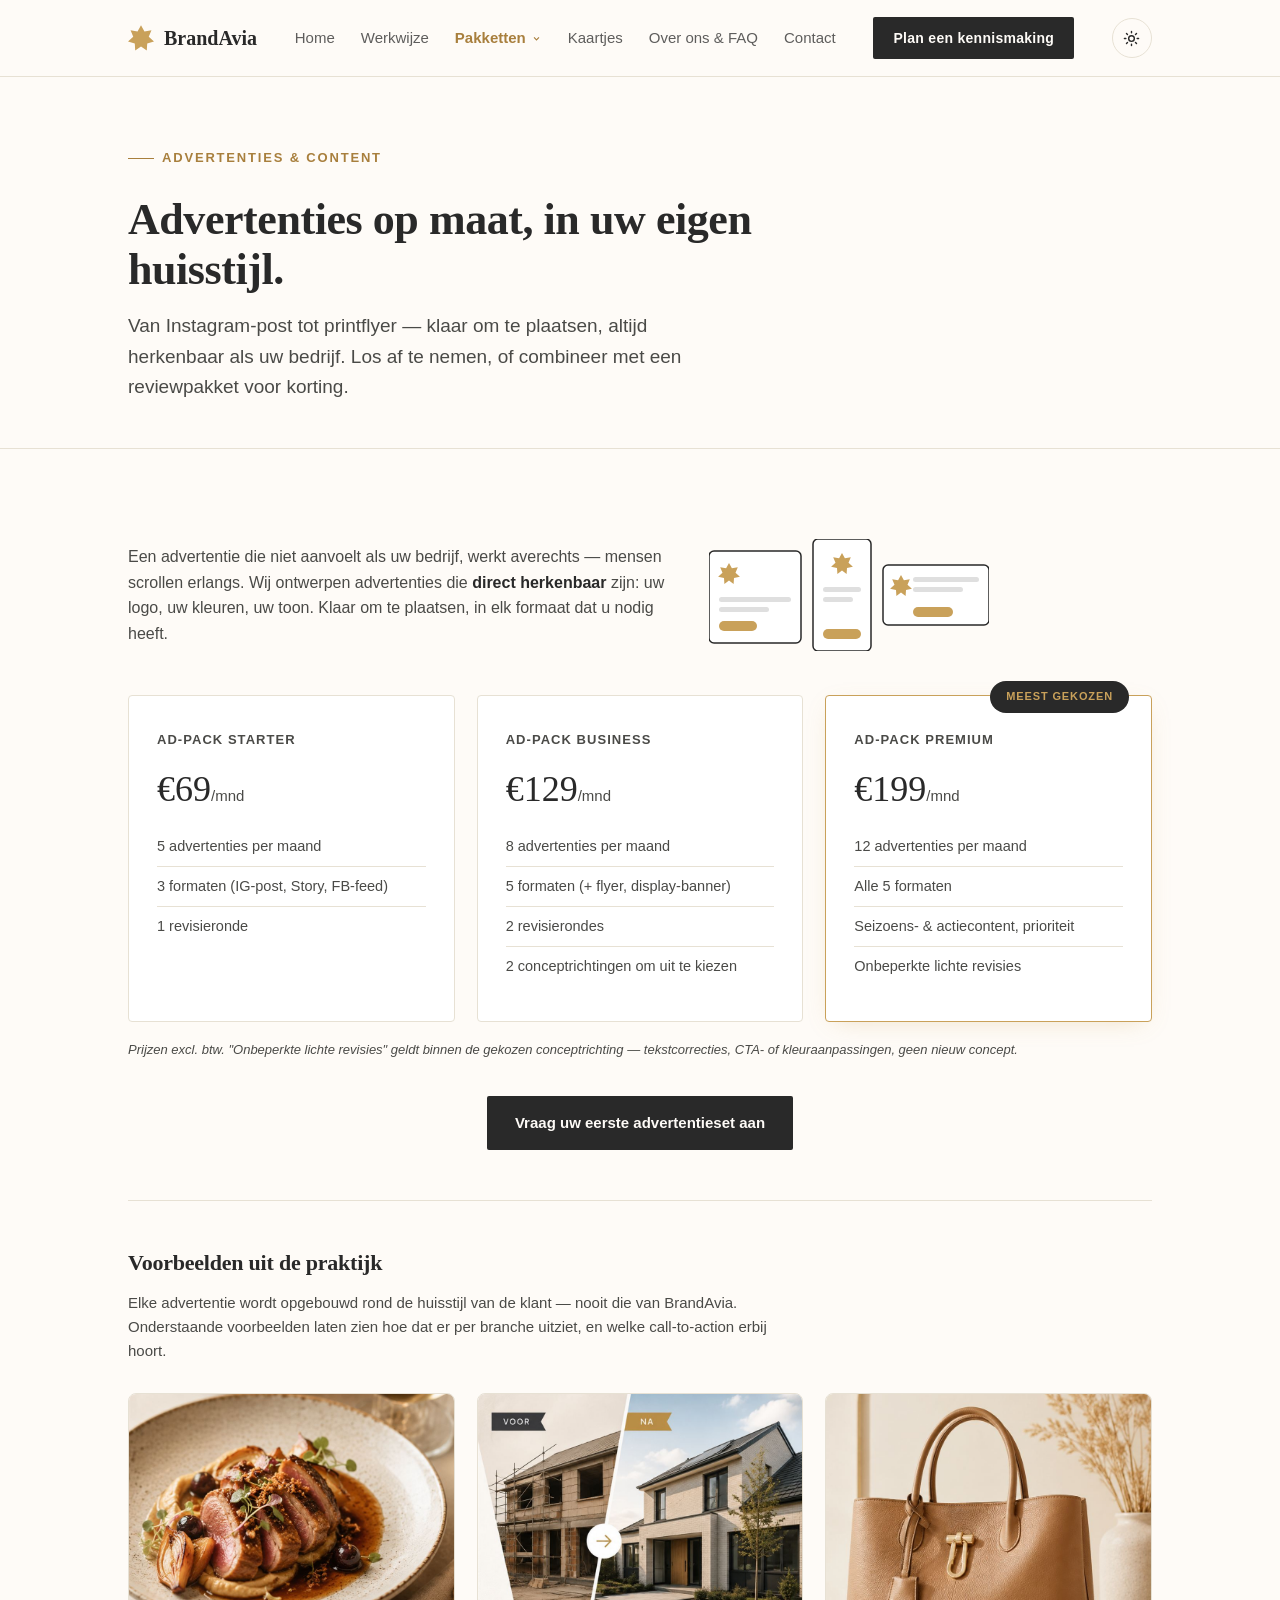
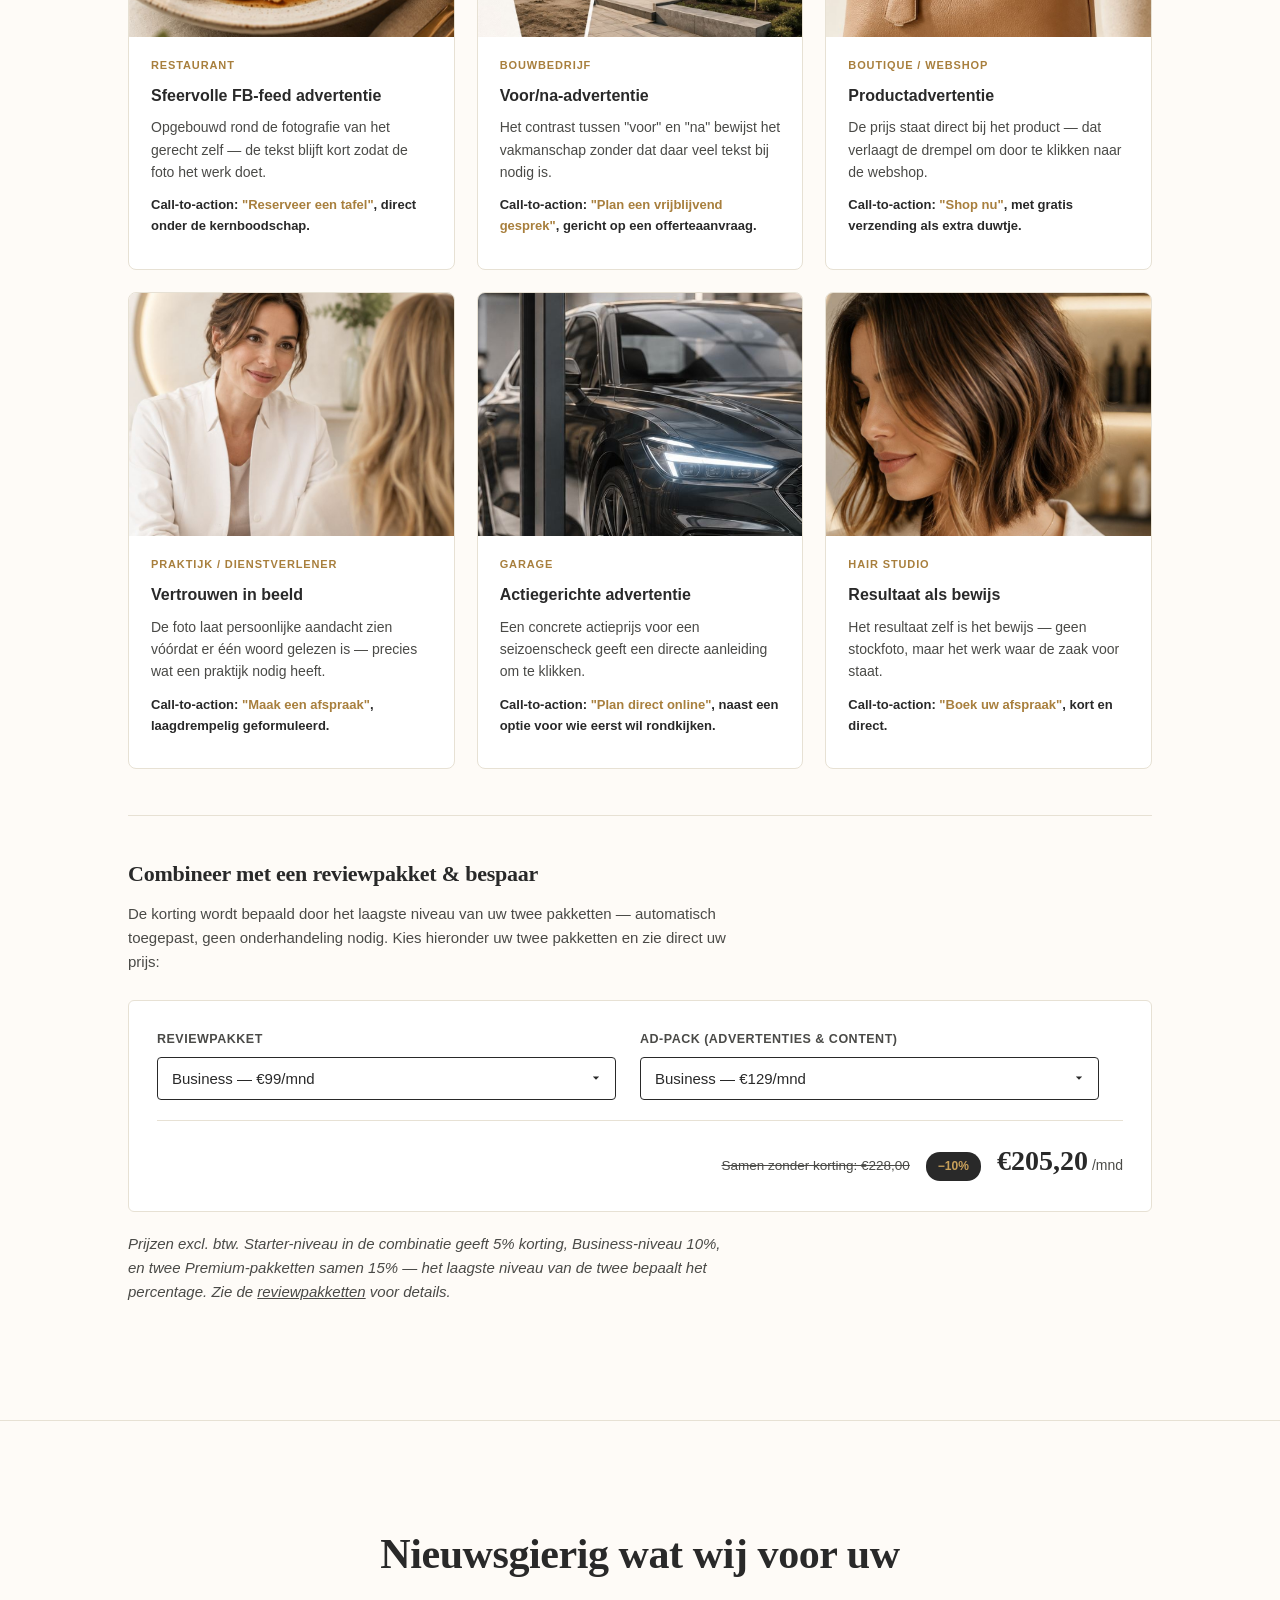
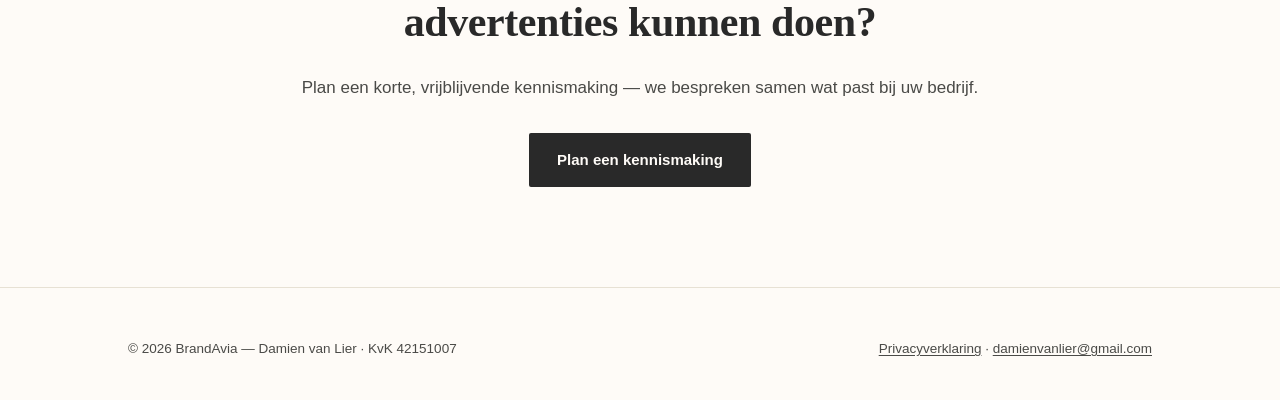
==== advertenties.html @ 5c1de522 "Initial deploy: BrandAvia website (websitepakketten, advertenties, reviews) Statische HTML/CSS-site " ====
<!DOCTYPE html>
<html lang="nl">
<head>
<meta charset="UTF-8">
<script>(function(){try{var t=localStorage.getItem('brandavia-theme');if(t)document.documentElement.setAttribute('data-theme',t);}catch(e){}})();</script>
<meta name="viewport" content="width=device-width, initial-scale=1.0">
<meta name="theme-color" content="#292929">
<title>Advertenties &amp; content — BrandAvia</title>
<meta name="description" content="Advertenties en social-content op maat, in uw eigen huisstijl. Combineer met een reviewpakket en bespaar automatisch.">
<meta name="robots" content="index, follow">
<link rel="canonical" href="https://damienvanlier-bit.github.io/Brandavia/advertenties.html">
<meta property="og:type" content="website">
<meta property="og:site_name" content="BrandAvia">
<meta property="og:title" content="Advertenties & content — BrandAvia">
<meta property="og:description" content="Ad-Pack Starter, Business en Premium — advertenties in uw eigen huisstijl.">
<meta property="og:url" content="https://damienvanlier-bit.github.io/Brandavia/advertenties.html">
<meta property="og:locale" content="nl_NL">
<link rel="icon" href="data:image/svg+xml,%3Csvg xmlns='http://www.w3.org/2000/svg' viewBox='0 0 54 53'%3E%3Crect width='54' height='53' rx='10' fill='%23292929'/%3E%3Cpath d='M27,7L32.9,17.8L45.2,15.8L40.6,26.9L50,35.4L38.5,39L37.7,51.3L27,44.2L16.3,51.3L15.5,39L4,35.4L13.4,26.9L8.8,15.8L21.1,17.8Z' fill='%23C9A15A'/%3E%3C/svg%3E">
<link rel="stylesheet" href="style.css">
</head>
<body>

<a class="skip-link" href="#main-content">Ga naar inhoud</a>

<nav>
  <div class="wrap">
    <a class="logo" href="index.html">
      <svg viewBox="0 0 54 53" fill="#C9A15A" aria-hidden="true"><path d="M27,0L34.2,12.8L48.7,10.4L43.1,24L54,33.9L39.9,38L39,52.6L27,44.2L15,52.6L14.1,38L0,33.9L10.9,24L5.3,10.4L19.8,12.8Z"/></svg>
      BrandAvia
    </a>
    <ul id="navLinks">
      <li><a href="index.html">Home</a></li>
      <li><a href="werkwijze.html">Werkwijze</a></li>
      <li class="nav-dropdown">
        <button class="nav-dropdown-toggle active" type="button" aria-expanded="false" aria-haspopup="true">
          Pakketten
          <svg class="chev" viewBox="0 0 20 20" fill="none" stroke="currentColor" stroke-width="2" aria-hidden="true"><path d="M5.5 8l4.5 4.5L14.5 8"/></svg>
        </button>
        <ul class="nav-submenu">
          <li><a href="pakketten.html">Website</a></li>
          <li><a href="advertenties.html" aria-current="page">Advertenties</a></li>
          <li><a href="reviews.html">Reviews</a></li>
        </ul>
      </li>
      <li><a href="kaartjes.html">Kaartjes</a></li>
      <li><a href="over-ons.html">Over ons &amp; FAQ</a></li>
      <li><a href="contact.html">Contact</a></li>
    </ul>
    <a class="nav-cta" href="contact.html">Plan een kennismaking</a>
    <div class="nav-icons">
      <button class="theme-toggle" id="themeToggle" type="button" aria-label="Donker thema in-/uitschakelen">
        <svg class="icon-sun" viewBox="0 0 24 24" fill="none" stroke="currentColor" stroke-width="2" stroke-linecap="round" aria-hidden="true"><circle cx="12" cy="12" r="4"/><path d="M12 2v2M12 20v2M4.93 4.93l1.41 1.41M17.66 17.66l1.41 1.41M2 12h2M20 12h2M4.93 19.07l1.41-1.41M17.66 6.34l1.41-1.41"/></svg>
        <svg class="icon-moon" viewBox="0 0 24 24" fill="currentColor" aria-hidden="true"><path d="M20.354 15.354A9 9 0 018.646 3.646 9.003 9.003 0 1020.354 15.354z"/></svg>
      </button>
      <button class="nav-toggle" id="navToggle" aria-expanded="false" aria-controls="navLinks" aria-label="Menu openen">
        <span></span>
      </button>
    </div>
  </div>
</nav>

<header class="page-header" id="main-content">
  <div class="wrap">
    <span class="eyebrow">Advertenties &amp; content</span>
    <h1>Advertenties op maat, in uw eigen huisstijl.</h1>
    <p class="lede">Van Instagram-post tot printflyer — klaar om te plaatsen, altijd herkenbaar als uw bedrijf. Los af te nemen, of combineer met een reviewpakket voor korting.</p>
  </div>
</header>

<section class="pricing">
  <div class="wrap">
    <div class="marketing-intro">
      <p>Een advertentie die niet aanvoelt als uw bedrijf, werkt averechts — mensen scrollen erlangs. Wij ontwerpen advertenties die <strong>direct herkenbaar</strong> zijn: uw logo, uw kleuren, uw toon. Klaar om te plaatsen, in elk formaat dat u nodig heeft.</p>
      <svg class="format-preview" width="280" height="112" viewBox="0 0 280 112" xmlns="http://www.w3.org/2000/svg" aria-hidden="true" focusable="false">
        <rect x="0" y="12" width="92" height="92" rx="5" fill="#fff" stroke="#292929" stroke-width="1.5"/>
        <path d="M20,24L22.9,29.3L28.8,28.3L26.5,33.7L30.9,37.7L25,39.1L24.6,45.1L20,41.6L15.4,45.1L15,39.1L9.1,37.7L13.5,33.7L11.2,28.3L17.1,29.3Z" fill="#C9A15A"/>
        <rect x="10" y="58" width="72" height="5" rx="2.5" fill="#292929" opacity=".15"/>
        <rect x="10" y="68" width="50" height="5" rx="2.5" fill="#292929" opacity=".15"/>
        <rect x="10" y="82" width="38" height="10" rx="5" fill="#C9A15A"/>
        <rect x="104" y="0" width="58" height="112" rx="5" fill="#fff" stroke="#292929" stroke-width="1.5"/>
        <path d="M133,14L135.9,19.3L141.8,18.3L139.5,23.7L143.9,27.7L138,29.1L137.6,35.1L133,31.6L128.4,35.1L128,29.1L122.1,27.7L126.5,23.7L124.2,18.3L130.1,19.3Z" fill="#C9A15A"/>
        <rect x="114" y="48" width="38" height="5" rx="2.5" fill="#292929" opacity=".15"/>
        <rect x="114" y="58" width="30" height="5" rx="2.5" fill="#292929" opacity=".15"/>
        <rect x="114" y="90" width="38" height="10" rx="5" fill="#C9A15A"/>
        <rect x="174" y="26" width="106" height="60" rx="5" fill="#fff" stroke="#292929" stroke-width="1.5"/>
        <path d="M192,36L194.9,41.3L200.8,40.3L198.5,45.7L202.9,49.7L197,51.1L196.6,57.1L192,53.6L187.4,57.1L187,51.1L181.1,49.7L185.5,45.7L183.2,40.3L189.1,41.3Z" fill="#C9A15A"/>
        <rect x="204" y="38" width="66" height="5" rx="2.5" fill="#292929" opacity=".15"/>
        <rect x="204" y="48" width="50" height="5" rx="2.5" fill="#292929" opacity=".15"/>
        <rect x="204" y="68" width="40" height="10" rx="5" fill="#C9A15A"/>
      </svg>
    </div>

    <div class="plans">
      <div class="plan">
        <div class="name">Ad-Pack Starter</div>
        <div class="price">€69<span>/mnd</span></div>
        <ul>
          <li>5 advertenties per maand</li>
          <li>3 formaten (IG-post, Story, FB-feed)</li>
          <li>1 revisieronde</li>
        </ul>
      </div>
      <div class="plan">
        <div class="name">Ad-Pack Business</div>
        <div class="price">€129<span>/mnd</span></div>
        <ul>
          <li>8 advertenties per maand</li>
          <li>5 formaten (+ flyer, display-banner)</li>
          <li>2 revisierondes</li>
          <li>2 conceptrichtingen om uit te kiezen</li>
        </ul>
      </div>
      <div class="plan featured">
        <span class="badge">Meest gekozen</span>
        <div class="name">Ad-Pack Premium</div>
        <div class="price">€199<span>/mnd</span></div>
        <ul>
          <li>12 advertenties per maand</li>
          <li>Alle 5 formaten</li>
          <li>Seizoens- &amp; actiecontent, prioriteit</li>
          <li>Onbeperkte lichte revisies</li>
        </ul>
      </div>
    </div>
    <p class="plan-note">Prijzen excl. btw. "Onbeperkte lichte revisies" geldt binnen de gekozen conceptrichting — tekstcorrecties, CTA- of kleuraanpassingen, geen nieuw concept.</p>

    <div style="text-align:center; margin-top:36px;">
      <a class="btn-primary" href="contact.html">Vraag uw eerste advertentieset aan</a>
    </div>

    <div class="portfolio-section">
      <h3>Voorbeelden uit de praktijk</h3>
      <p>Elke advertentie wordt opgebouwd rond de huisstijl van de klant — nooit die van BrandAvia. Onderstaande voorbeelden laten zien hoe dat er per branche uitziet, en welke call-to-action erbij hoort.</p>
      <div class="portfolio-grid">
        <div class="portfolio-card">
          <img src="img/voorbeeld-restaurant.jpg" alt="Bord met vleesgerecht, saus en groene garnering, fotografisch in beeld gebracht voor een restaurantadvertentie." loading="lazy">
          <div class="portfolio-card-body">
            <span class="sector-tag">Restaurant</span>
            <h4>Sfeervolle FB-feed advertentie</h4>
            <p>Opgebouwd rond de fotografie van het gerecht zelf — de tekst blijft kort zodat de foto het werk doet.</p>
            <p class="cta-line">Call-to-action: <span>"Reserveer een tafel"</span>, direct onder de kernboodschap.</p>
          </div>
        </div>
        <div class="portfolio-card">
          <img src="img/voorbeeld-bouwbedrijf.jpg" alt="Voor-en-na-foto van een woning: eerst in aanbouw met steigers, daarna afgewerkt met tuin en bestrating." loading="lazy">
          <div class="portfolio-card-body">
            <span class="sector-tag">Bouwbedrijf</span>
            <h4>Voor/na-advertentie</h4>
            <p>Het contrast tussen "voor" en "na" bewijst het vakmanschap zonder dat daar veel tekst bij nodig is.</p>
            <p class="cta-line">Call-to-action: <span>"Plan een vrijblijvend gesprek"</span>, gericht op een offerteaanvraag.</p>
          </div>
        </div>
        <div class="portfolio-card">
          <img src="img/voorbeeld-boutique.jpg" alt="Cognackleurige handtas op een stenen sokkel naast een vaas met droogbloemen." loading="lazy">
          <div class="portfolio-card-body">
            <span class="sector-tag">Boutique / webshop</span>
            <h4>Productadvertentie</h4>
            <p>De prijs staat direct bij het product — dat verlaagt de drempel om door te klikken naar de webshop.</p>
            <p class="cta-line">Call-to-action: <span>"Shop nu"</span>, met gratis verzending als extra duwtje.</p>
          </div>
        </div>
        <div class="portfolio-card">
          <img src="img/voorbeeld-praktijk.jpg" alt="Twee vrouwen in gesprek aan tafel, één in een wit jasje, in een rustige praktijkruimte." loading="lazy">
          <div class="portfolio-card-body">
            <span class="sector-tag">Praktijk / dienstverlener</span>
            <h4>Vertrouwen in beeld</h4>
            <p>De foto laat persoonlijke aandacht zien vóórdat er één woord gelezen is — precies wat een praktijk nodig heeft.</p>
            <p class="cta-line">Call-to-action: <span>"Maak een afspraak"</span>, laagdrempelig geformuleerd.</p>
          </div>
        </div>
        <div class="portfolio-card">
          <img src="img/voorbeeld-garage.jpg" alt="Close-up van een zwarte auto met LED-koplamp in een garagewerkplaats." loading="lazy">
          <div class="portfolio-card-body">
            <span class="sector-tag">Garage</span>
            <h4>Actiegerichte advertentie</h4>
            <p>Een concrete actieprijs voor een seizoenscheck geeft een directe aanleiding om te klikken.</p>
            <p class="cta-line">Call-to-action: <span>"Plan direct online"</span>, naast een optie voor wie eerst wil rondkijken.</p>
          </div>
        </div>
        <div class="portfolio-card">
          <img src="img/voorbeeld-hairstudio.jpg" alt="Vrouw met een gelaagde bruine bob-coupe met highlights, in een kapperszaak." loading="lazy">
          <div class="portfolio-card-body">
            <span class="sector-tag">Hair studio</span>
            <h4>Resultaat als bewijs</h4>
            <p>Het resultaat zelf is het bewijs — geen stockfoto, maar het werk waar de zaak voor staat.</p>
            <p class="cta-line">Call-to-action: <span>"Boek uw afspraak"</span>, kort en direct.</p>
          </div>
        </div>
      </div>
    </div>

    <div class="combo-section">
      <h3>Combineer met een reviewpakket &amp; bespaar</h3>
      <p>De korting wordt bepaald door het laagste niveau van uw twee pakketten — automatisch toegepast, geen onderhandeling nodig. Kies hieronder uw twee pakketten en zie direct uw prijs:</p>

      <div class="calc" role="group" aria-labelledby="calcLabel">
        <span id="calcLabel" class="visually-hidden">Combinatiecalculator reviewpakket en advertentiepakket</span>
        <div class="calc-row">
          <label for="calcReview">Reviewpakket</label>
          <select id="calcReview">
            <option value="49">Starter — €49/mnd</option>
            <option value="99" selected>Business — €99/mnd</option>
            <option value="179">Premium — €179/mnd</option>
          </select>
        </div>
        <div class="calc-row">
          <label for="calcAds">Ad-Pack (advertenties &amp; content)</label>
          <select id="calcAds">
            <option value="69">Starter — €69/mnd</option>
            <option value="129" selected>Business — €129/mnd</option>
            <option value="199">Premium — €199/mnd</option>
          </select>
        </div>
        <div class="calc-result">
          <div class="calc-was">Samen zonder korting: <span id="calcWas">€228,00</span></div>
          <div class="calc-pct" id="calcPct">−10%</div>
          <div class="calc-now"><span id="calcNow">€205,20</span><span>/mnd</span></div>
        </div>
      </div>
      <p class="combo-note">Prijzen excl. btw. Starter-niveau in de combinatie geeft 5% korting, Business-niveau 10%, en twee Premium-pakketten samen 15% — het laagste niveau van de twee bepaalt het percentage. Zie de <a href="reviews.html">reviewpakketten</a> voor details.</p>
    </div>
  </div>
</section>

<section class="cta" id="contact">
  <div class="wrap">
    <h2>Nieuwsgierig wat wij voor uw advertenties kunnen doen?</h2>
    <p>Plan een korte, vrijblijvende kennismaking — we bespreken samen wat past bij uw bedrijf.</p>
    <a class="btn-primary" href="contact.html">Plan een kennismaking</a>
  </div>
</section>

<footer>
  <div class="wrap">
    <span>© 2026 BrandAvia — Damien van Lier · KvK 42151007</span>
    <span><a href="privacy.html">Privacyverklaring</a> · <a href="mailto:damienvanlier@gmail.com">damienvanlier@gmail.com</a></span>
  </div>
</footer>

<script>
  (function(){
    var toggle = document.getElementById('navToggle');
    var links = document.getElementById('navLinks');
    if(!toggle || !links) return;
    toggle.addEventListener('click', function(){
      var open = toggle.getAttribute('aria-expanded') === 'true';
      toggle.setAttribute('aria-expanded', String(!open));
      links.classList.toggle('open', !open);
      toggle.setAttribute('aria-label', open ? 'Menu openen' : 'Menu sluiten');
    });
    links.querySelectorAll('a').forEach(function(a){
      a.addEventListener('click', function(){
        toggle.setAttribute('aria-expanded', 'false');
        links.classList.remove('open');
        toggle.setAttribute('aria-label', 'Menu openen');
      });
    });
  })();

  (function(){
    var dropdown = document.querySelector('.nav-dropdown');
    if(!dropdown) return;
    var toggle = dropdown.querySelector('.nav-dropdown-toggle');
    toggle.addEventListener('click', function(e){
      e.stopPropagation();
      var open = dropdown.classList.toggle('open');
      toggle.setAttribute('aria-expanded', String(open));
    });
    document.addEventListener('click', function(e){
      if(!dropdown.contains(e.target)){
        dropdown.classList.remove('open');
        toggle.setAttribute('aria-expanded', 'false');
      }
    });
  })();

  (function(){
    var btn = document.getElementById('themeToggle');
    if(!btn) return;
    var root = document.documentElement;
    function current(){
      var stored = root.getAttribute('data-theme');
      if(stored) return stored;
      return window.matchMedia('(prefers-color-scheme: dark)').matches ? 'dark' : 'light';
    }
    btn.addEventListener('click', function(){
      var next = current() === 'dark' ? 'light' : 'dark';
      root.setAttribute('data-theme', next);
      try{ localStorage.setItem('brandavia-theme', next); }catch(e){}
    });
  })();

  // Combo pricing calculator — laagste-tier-logica: 5% Starter-niveau, 10% Business-niveau, 15% Premium+Premium
  (function(){
    var reviewSel = document.getElementById('calcReview');
    var adsSel = document.getElementById('calcAds');
    var wasEl = document.getElementById('calcWas');
    var pctEl = document.getElementById('calcPct');
    var nowEl = document.getElementById('calcNow');
    if(!reviewSel || !adsSel) return;

    var tierIndex = { "49":0, "99":1, "179":2, "69":0, "129":1, "199":2 };
    var discountByTier = [5, 10, 15];
    var fmt = function(n){
      return '€' + n.toLocaleString('nl-NL', { minimumFractionDigits: 2, maximumFractionDigits: 2 });
    };

    function update(){
      var review = parseInt(reviewSel.value, 10);
      var ads = parseInt(adsSel.value, 10);
      var was = review + ads;
      var lowestTier = Math.min(tierIndex[reviewSel.value], tierIndex[adsSel.value]);
      var discountPct = discountByTier[lowestTier];
      var now = was * (1 - discountPct / 100);

      wasEl.textContent = fmt(was);
      pctEl.textContent = '−' + discountPct + '%';
      nowEl.textContent = fmt(now);
    }

    reviewSel.addEventListener('change', update);
    adsSel.addEventListener('change', update);
    update();
  })();
</script>
</body>
</html>
---- style.css ----
:root{
  --charcoal:#292929;
  --charcoal-soft:#4a4a47;
  --gold:#C9A15A;
  --gold-deep:#a87f3d;
  --cream:#fefbf7;
  --cream-soft:#fbf7ee;
  --line:#e7e1d4;
  --surface:#ffffff;
  --nav-bg:rgba(254,251,247,0.92);
}
@media(prefers-color-scheme: dark){
  :root:not([data-theme="light"]){
    --charcoal:#f2ede4;
    --charcoal-soft:#c7c0b3;
    --gold:#d9b878;
    --gold-deep:#e8c98a;
    --cream:#1c1a17;
    --cream-soft:#242119;
    --line:#3a362c;
    --surface:#29261f;
    --nav-bg:rgba(28,26,23,0.92);
  }
}
:root[data-theme="dark"]{
  --charcoal:#f2ede4;
  --charcoal-soft:#c7c0b3;
  --gold:#d9b878;
  --gold-deep:#e8c98a;
  --cream:#1c1a17;
  --cream-soft:#242119;
  --line:#3a362c;
  --surface:#29261f;
  --nav-bg:rgba(28,26,23,0.92);
}
*{box-sizing:border-box; margin:0; padding:0;}
html{scroll-behavior:smooth;}
body{
  font-family:-apple-system,BlinkMacSystemFont,"Segoe UI",Roboto,Helvetica,Arial,sans-serif;
  color:var(--charcoal);
  background:var(--cream);
  line-height:1.6;
  transition:background-color .2s ease, color .2s ease;
}
h1,h2,h3{
  font-family:Georgia,"Iowan Old Style","Palatino Linotype",serif;
  font-weight:600;
  letter-spacing:-0.01em;
}
a{color:inherit;}
img,svg{max-width:100%;}
.wrap{max-width:1080px; margin:0 auto; padding:0 28px;}
.visually-hidden{
  position:absolute; width:1px; height:1px; overflow:hidden; clip:rect(0,0,0,0);
  white-space:nowrap; border:0; padding:0; margin:-1px;
}

/* NAV */
nav{
  position:sticky; top:0; z-index:50;
  background:var(--nav-bg);
  backdrop-filter:blur(6px);
  border-bottom:1px solid var(--line);
}
nav .wrap{
  display:flex; align-items:center; justify-content:space-between;
  height:76px;
}
.logo{display:flex; align-items:center; gap:10px; font-family:Georgia,"Iowan Old Style","Palatino Linotype",serif; font-weight:600; font-size:20px; text-decoration:none;}
.logo svg{width:26px; height:26px;}
nav ul{display:flex; gap:26px; list-style:none; font-size:15px; font-weight:500;}
nav ul a{text-decoration:none; opacity:0.75; transition:opacity .2s;}
nav ul a:hover, nav ul a[aria-current="page"]{opacity:1;}
nav ul a[aria-current="page"]{color:var(--gold-deep); font-weight:600;}
.nav-cta{
  background:var(--charcoal); color:var(--cream); padding:10px 20px;
  border-radius:2px; text-decoration:none; font-size:14px; font-weight:600;
  letter-spacing:.02em;
}
.skip-link{
  position:absolute; left:-999px; top:0; background:var(--charcoal); color:var(--cream);
  padding:12px 20px; z-index:100; text-decoration:none; font-weight:600;
}
.skip-link:focus{ left:12px; top:12px; }
a:focus-visible, button:focus-visible, summary:focus-visible, input:focus-visible, textarea:focus-visible, select:focus-visible{
  outline:2px solid var(--gold-deep); outline-offset:3px;
}
.nav-toggle{
  display:none; background:none; border:1px solid var(--line); border-radius:4px;
  width:44px; height:44px; padding:0; cursor:pointer; align-items:center; justify-content:center;
}
.nav-toggle span, .nav-toggle::before, .nav-toggle::after{
  content:""; display:block; width:20px; height:2px; background:var(--charcoal);
  position:relative; transition:transform .2s ease, opacity .2s ease;
}
.nav-toggle::before{ position:absolute; transform:translateY(-6px); }
.nav-toggle::after{ position:absolute; transform:translateY(6px); }
.nav-toggle[aria-expanded="true"] span{ opacity:0; }
.nav-toggle[aria-expanded="true"]::before{ transform:rotate(45deg); }
.nav-toggle[aria-expanded="true"]::after{ transform:rotate(-45deg); }
@media(max-width:1000px){
  .nav-toggle{ display:flex; }
  nav ul{
    display:flex; flex-direction:column; gap:0; position:absolute; top:76px; left:0; right:0;
    background:var(--cream); border-bottom:1px solid var(--line);
    max-height:0; overflow:hidden; transition:max-height .25s ease;
  }
  nav ul.open{ max-height:420px; overflow-y:auto; }
  nav ul li{ margin:0; }
  nav ul a{ display:block; padding:16px 28px; border-top:1px solid var(--line); opacity:1; min-height:44px; }
  .nav-cta{ display:none; }
}
@media(prefers-reduced-motion: reduce){
  html{ scroll-behavior:auto; }
  *{ transition-duration:0.001ms !important; animation-duration:0.001ms !important; }
}

/* HERO (alleen homepage) */
header.hero{padding:110px 0 90px; border-bottom:1px solid var(--line);}
.eyebrow{
  display:inline-flex; align-items:center; gap:8px;
  font-size:13px; letter-spacing:.14em; text-transform:uppercase;
  color:var(--gold-deep); font-weight:600; margin-bottom:26px;
}
.eyebrow::before{content:""; width:26px; height:1px; background:var(--gold-deep);}
h1.display{
  font-size:clamp(32px,5.4vw,54px);
  max-width:800px;
  line-height:1.1;
  margin-bottom:26px;
}
h1.display em{font-style:italic; color:var(--gold-deep);}
.lede{
  max-width:580px; font-size:19px; color:var(--charcoal-soft); margin-bottom:38px;
}
.hero-actions{display:flex; gap:16px; flex-wrap:wrap;}
.btn-primary{
  background:var(--charcoal); color:var(--cream); padding:15px 28px;
  text-decoration:none; font-weight:600; font-size:15px; border-radius:2px;
  display:inline-block; border:none; cursor:pointer; min-height:44px;
}
.btn-ghost{
  border:1px solid var(--charcoal); padding:15px 28px; text-decoration:none;
  font-weight:600; font-size:15px; border-radius:2px; color:var(--charcoal);
  display:inline-block; min-height:44px;
}

/* ANIMATED BUTTON — Business & Premium tonen dit knoptype als voorbeeld van "geanimeerde interactieve buttons" */
.btn-animated{
  position:relative;
  background:var(--charcoal); color:var(--cream); padding:15px 28px;
  text-decoration:none; font-weight:600; font-size:15px; border-radius:2px;
  display:inline-flex; align-items:center; gap:10px; border:none; cursor:pointer; min-height:44px;
  transition:transform .25s ease, box-shadow .25s ease;
}
.btn-animated:hover, .btn-animated:focus-visible{ transform:translateY(-2px); box-shadow:0 12px 26px -12px rgba(41,41,41,.5); }
.btn-animated .arrow{ display:inline-block; transition:transform .25s ease; }
.btn-animated:hover .arrow, .btn-animated:focus-visible .arrow{ transform:translateX(4px); }
.btn-demo-row{ display:flex; gap:36px; flex-wrap:wrap; align-items:flex-start; margin-top:28px; }
.btn-demo{ display:flex; flex-direction:column; gap:12px; align-items:flex-start; }
.btn-demo .label{ font-size:12.5px; font-weight:700; letter-spacing:.05em; text-transform:uppercase; color:var(--charcoal-soft); }

/* PAGE HEADER (subpagina's) */
.page-header{padding:64px 0 46px; border-bottom:1px solid var(--line);}
.page-header h1{font-size:clamp(30px,4.4vw,44px); line-height:1.14; max-width:760px; margin-bottom:16px;}
.page-header .lede{margin-bottom:0;}

/* PILLS (bv. "voor wie") */
.sector-row{display:flex; gap:10px; flex-wrap:wrap; margin-top:8px;}
.sector-pill{
  border:1px solid var(--line); background:var(--surface); color:var(--charcoal-soft);
  font-size:13px; font-weight:500; padding:7px 16px; border-radius:20px;
}

/* CONTRAST (zonder / met BrandAvia) */
section.contrast{padding:90px 0; border-bottom:1px solid var(--line);}
.section-head{max-width:620px; margin-bottom:56px;}
.section-head .eyebrow{margin-bottom:16px;}
.section-head h2{font-size:clamp(26px,3.4vw,36px); line-height:1.15;}
.pair{display:grid; grid-template-columns:1fr 1fr; gap:28px;}
@media(max-width:760px){ .pair{grid-template-columns:1fr;} }
.card{
  border:1px solid var(--line); border-radius:4px; padding:32px; background:var(--surface);
}
.card.bad{border-top:3px solid #b9b2a0;}
.card.good{border-top:3px solid var(--gold);}
.card .tag{font-size:12px; letter-spacing:.1em; text-transform:uppercase; font-weight:700; opacity:.55; margin-bottom:14px; display:block;}
.card .tag.good{color:var(--gold-deep); opacity:1;}
.card p{font-size:15px; color:var(--charcoal-soft);}
.card ul{list-style:none; margin-top:4px;}
.card li{font-size:14.5px; color:var(--charcoal-soft); padding:6px 0;}

/* SERVICES / VOORDELEN GRID */
section.services{padding:90px 0; border-bottom:1px solid var(--line); background:var(--cream-soft);}
.grid4{display:grid; grid-template-columns:repeat(4,1fr); gap:2px; background:var(--line); border:1px solid var(--line);}
@media(max-width:900px){ .grid4{grid-template-columns:repeat(2,1fr);} }
@media(max-width:520px){ .grid4{grid-template-columns:1fr;} }
.grid4 > div{background:var(--cream-soft); padding:34px 26px;}
.grid4 h3{font-size:18px; margin-bottom:10px; font-weight:600;}
.grid4 p{font-size:14.5px; color:var(--charcoal-soft);}
.num{font-family:Georgia,"Iowan Old Style","Palatino Linotype",serif; font-size:14px; color:var(--gold-deep); font-weight:600; margin-bottom:18px; display:block;}

/* PRICING */
section.pricing{padding:90px 0; border-bottom:1px solid var(--line);}
.plans{display:grid; grid-template-columns:repeat(3,1fr); gap:22px;}
@media(max-width:820px){ .plans{grid-template-columns:1fr; max-width:460px; margin:0 auto;} }
.plan{position:relative; border:1px solid var(--line); border-radius:4px; padding:34px 28px; background:var(--surface);}
.plan.featured{border-color:var(--gold); box-shadow:0 6px 24px -10px rgba(201,161,90,.35);}
@media(max-width:820px){ .plan.featured{ order:-1; } }
.badge{
  position:absolute; top:-15px; right:22px;
  background:var(--charcoal); color:var(--gold);
  font-size:11px; font-weight:700; letter-spacing:.08em; text-transform:uppercase;
  padding:7px 16px; border-radius:20px;
  white-space:nowrap;
}
.plan .name{font-size:13px; letter-spacing:.08em; text-transform:uppercase; font-weight:700; color:var(--charcoal-soft); margin-bottom:10px;}
.plan .price{font-family:Georgia,"Iowan Old Style","Palatino Linotype",serif; font-size:36px; margin-bottom:2px;}
.plan .price span{font-size:15px; font-family:-apple-system,BlinkMacSystemFont,"Segoe UI",Roboto,Helvetica,Arial,sans-serif; font-weight:500; color:var(--charcoal-soft);}
.plan .setup{font-size:13.5px; color:var(--charcoal-soft); margin-bottom:4px;}
.plan .term{font-size:12.5px; color:var(--charcoal-soft); font-style:italic; margin-bottom:18px;}
.plan ul{list-style:none; margin-top:8px;}
.plan li{font-size:14.5px; padding:8px 0; border-top:1px solid var(--line); color:var(--charcoal-soft);}
.plan li:first-child{border-top:none;}
.plan li.addon{
  color:var(--gold-deep); font-weight:700; border-top:1px dashed var(--gold);
  margin-top:2px; padding-top:12px;
}
.plan-note{font-size:13px; color:var(--charcoal-soft); font-style:italic; margin-top:18px;}

/* VERGELIJKINGSTABEL */
.compare-wrap{ overflow-x:auto; margin-top:20px; border:1px solid var(--line); border-radius:6px; -webkit-overflow-scrolling:touch; }
.compare-table{ width:100%; border-collapse:collapse; min-width:640px; font-size:14px; }
.compare-table th, .compare-table td{ padding:14px 18px; text-align:left; border-bottom:1px solid var(--line); }
.compare-table thead th{ font-family:Georgia,"Iowan Old Style","Palatino Linotype",serif; font-weight:600; font-size:15px; background:var(--cream-soft); white-space:nowrap; }
.compare-table td:not(:first-child), .compare-table th:not(:first-child){ text-align:center; }
.compare-table tbody tr:last-child td{ border-bottom:none; }
.compare-table td:first-child{ color:var(--charcoal); font-weight:500; }
.compare-table th.featured, .compare-table td.featured{ background:rgba(201,161,90,.1); }
.compare-table .yes{ color:var(--gold-deep); font-weight:700; }
.compare-table .no{ color:var(--charcoal-soft); opacity:.45; }

/* TABEL EXTRA AANPASSINGEN */
.addon-wrap{ overflow-x:auto; margin-top:24px; border:1px solid var(--line); border-radius:6px; -webkit-overflow-scrolling:touch; }
.addon-table{ width:100%; border-collapse:collapse; min-width:520px; font-size:14.5px; }
.addon-table th, .addon-table td{ padding:14px 18px; text-align:left; border-bottom:1px solid var(--line); }
.addon-table thead th{ font-family:Georgia,"Iowan Old Style","Palatino Linotype",serif; font-weight:600; background:var(--cream-soft); }
.addon-table td:last-child, .addon-table th:last-child{ text-align:right; white-space:nowrap; font-weight:600; color:var(--charcoal); }
.addon-table tbody tr:last-child td{ border-bottom:none; }
.addon-note{font-size:13.5px; color:var(--charcoal-soft); margin-top:18px; max-width:680px;}

/* VOORWAARDEN */
.terms-list{ margin-top:20px; max-width:720px; }
.terms-list li{ font-size:15px; color:var(--charcoal-soft); padding:10px 0 10px 24px; position:relative; border-top:1px solid var(--line); }
.terms-list li:first-child{ border-top:none; }
.terms-list li::before{ content:"—"; position:absolute; left:0; color:var(--gold-deep); }

/* STAPPEN — verticale tijdlijn (werkwijze) */
.steps-vertical{ display:flex; flex-direction:column; margin-top:10px; }
.step-v{ display:grid; grid-template-columns:56px 1fr; gap:24px; padding:26px 0; position:relative; }
.step-v:not(:last-child)::after{ content:""; position:absolute; left:27px; top:66px; bottom:-14px; width:1px; background:var(--line); }
.step-v .mark{
  width:54px; height:54px; border-radius:50%; background:var(--charcoal);
  color:var(--gold); display:flex; align-items:center; justify-content:center;
  font-family:Georgia,serif; font-size:19px; font-weight:600; flex-shrink:0;
}
.step-v h3{ font-size:19px; margin-bottom:8px; }
.step-v p{ font-size:15px; color:var(--charcoal-soft); max-width:600px; }

/* WHY / VOORDELEN (3-koloms) */
section.why{padding:80px 0; border-bottom:1px solid var(--line);}
.why-grid{display:grid; grid-template-columns:repeat(3,1fr); gap:28px; margin-top:10px;}
@media(max-width:820px){ .why-grid{grid-template-columns:1fr;} }
.why-item .mark{
  width:34px; height:34px; border-radius:50%; background:var(--charcoal);
  color:var(--gold); display:flex; align-items:center; justify-content:center;
  font-family:Georgia,serif; font-size:16px; font-weight:600; margin-bottom:16px;
}
.why-item h3{font-size:17px; margin-bottom:8px; font-weight:600;}
.why-item p{font-size:14.5px; color:var(--charcoal-soft);}

/* CTA */
section.cta{padding:100px 0; text-align:center; border-bottom:none;}
section.cta h2{font-size:clamp(28px,4vw,42px); max-width:640px; margin:0 auto 18px;}
section.cta p{color:var(--charcoal-soft); font-size:17px; margin-bottom:32px;}

footer{border-top:1px solid var(--line); padding:50px 0 40px; font-size:13.5px; color:var(--charcoal-soft);}
footer .wrap{display:flex; justify-content:space-between; flex-wrap:wrap; gap:20px;}
footer a{text-decoration:underline; text-underline-offset:2px;}

/* PRIVACY / LEGAL */
.legal h2{font-size:30px; margin-bottom:8px;}
.legal .updated{font-size:13px; color:var(--charcoal-soft); margin-bottom:44px;}
.legal h3{font-size:18px; margin:34px 0 10px; font-weight:600;}
.legal p, .legal li{font-size:15px; color:var(--charcoal-soft); max-width:720px;}
.legal ul{padding-left:20px; margin-bottom:10px;}
.legal li{margin-bottom:6px;}

/* REDIRECT-PAGINA (oude URL's) */
.redirect-box{ max-width:560px; margin:0 auto; text-align:center; padding:120px 0; }
.redirect-box h1{ font-size:26px; margin-bottom:14px; }
.redirect-box p{ font-size:15.5px; color:var(--charcoal-soft); margin-bottom:24px; }

/* THEME TOGGLE & NAV ICONS */
.nav-icons{ display:flex; align-items:center; gap:10px; }
.theme-toggle{
  display:inline-flex; align-items:center; justify-content:center; flex-shrink:0;
  width:40px; height:40px; border:1px solid var(--line); border-radius:50%;
  background:none; cursor:pointer; color:var(--charcoal);
}
.theme-toggle:hover{ border-color:var(--gold-deep); color:var(--gold-deep); }
.theme-toggle svg{ width:17px; height:17px; }
.theme-toggle .icon-moon{ display:none; }
:root[data-theme="dark"] .theme-toggle .icon-sun{ display:none; }
:root[data-theme="dark"] .theme-toggle .icon-moon{ display:block; }
@media(prefers-color-scheme: dark){
  :root:not([data-theme="light"]) .theme-toggle .icon-sun{ display:none; }
  :root:not([data-theme="light"]) .theme-toggle .icon-moon{ display:block; }
}

/* TRUST BAR — sterrenbarst-motief als markering, geen extra icoonset */
.trust-bar{
  display:flex; flex-wrap:wrap; gap:14px 32px; margin-top:44px; padding-top:32px;
  border-top:1px solid var(--line);
}
.trust-item{ display:flex; align-items:center; gap:9px; font-size:14px; font-weight:600; color:var(--charcoal-soft); }
.trust-item svg{ width:13px; height:13px; flex-shrink:0; fill:var(--gold-deep); }

/* TRANSPARANTIE-NOTE (bv. over prijzen/voorwaarden) */
.transparency-note{
  margin-top:36px; padding:22px 26px; border-left:3px solid var(--gold);
  background:var(--cream-soft); border-radius:0 6px 6px 0; font-size:15px; color:var(--charcoal-soft);
  max-width:760px;
}
.transparency-note strong{ color:var(--charcoal); }

/* OVER ONS */
.founder-note{ max-width:680px; font-size:16px; color:var(--charcoal-soft); }
.founder-note strong{ color:var(--charcoal); font-weight:600; }

/* FAQ */
.faq-list{ max-width:760px; margin-top:10px; }
.faq-item{ border-top:1px solid var(--line); padding:20px 0; }
.faq-item:last-child{ border-bottom:1px solid var(--line); }
.faq-item summary{
  font-family:Georgia,"Iowan Old Style","Palatino Linotype",serif; font-weight:600; font-size:16.5px;
  cursor:pointer; list-style:none; display:flex; justify-content:space-between; align-items:center; gap:16px;
}
.faq-item summary::-webkit-details-marker{ display:none; }
.faq-item summary::after{
  content:"+"; font-family:-apple-system,sans-serif; font-weight:400; font-size:22px; color:var(--gold-deep);
  flex-shrink:0; transition:transform .2s ease;
}
.faq-item[open] summary::after{ transform:rotate(45deg); }
.faq-item p{ font-size:15px; color:var(--charcoal-soft); margin-top:14px; max-width:680px; }

/* CONTACTFORMULIER */
.contact-layout{ display:grid; grid-template-columns:1.3fr 1fr; gap:56px; align-items:start; }
@media(max-width:820px){ .contact-layout{ grid-template-columns:1fr; gap:44px; } }
.contact-form{ display:grid; gap:20px; }
.form-row{ display:grid; grid-template-columns:1fr 1fr; gap:20px; }
@media(max-width:600px){ .form-row{ grid-template-columns:1fr; } }
.field{ display:flex; flex-direction:column; gap:8px; }
.field label{ font-size:12.5px; font-weight:700; letter-spacing:.04em; text-transform:uppercase; color:var(--charcoal-soft); }
.field label .opt{ text-transform:none; font-weight:500; letter-spacing:0; }
.field input, .field select, .field textarea{
  font-family:inherit; font-size:15px; color:var(--charcoal); background:var(--surface);
  border:1px solid var(--charcoal); border-radius:4px; padding:12px 14px; min-height:44px;
}
.field textarea{ resize:vertical; min-height:130px; }
.field select{
  appearance:none;
  background-image:url("data:image/svg+xml,%3Csvg xmlns='http://www.w3.org/2000/svg' viewBox='0 0 20 20' fill='%23292929'%3E%3Cpath d='M5.5 8l4.5 4.5L14.5 8z'/%3E%3C/svg%3E");
  background-repeat:no-repeat; background-position:right 14px center; background-size:14px;
}
@media(prefers-color-scheme: dark){
  :root:not([data-theme="light"]) .field select{
    background-image:url("data:image/svg+xml,%3Csvg xmlns='http://www.w3.org/2000/svg' viewBox='0 0 20 20' fill='%23f2ede4'%3E%3Cpath d='M5.5 8l4.5 4.5L14.5 8z'/%3E%3C/svg%3E");
  }
}
:root[data-theme="dark"] .field select{
  background-image:url("data:image/svg+xml,%3Csvg xmlns='http://www.w3.org/2000/svg' viewBox='0 0 20 20' fill='%23f2ede4'%3E%3Cpath d='M5.5 8l4.5 4.5L14.5 8z'/%3E%3C/svg%3E");
}
.field-check{ display:flex; align-items:flex-start; gap:10px; font-size:14px; color:var(--charcoal-soft); }
.field-check input{ margin-top:3px; width:18px; height:18px; flex-shrink:0; accent-color:var(--gold-deep); }
.field-error{ font-size:12.5px; color:#b95252; display:none; }
.field.invalid input, .field.invalid select, .field.invalid textarea{ border-color:#b95252; }
.field.invalid .field-error{ display:block; }
.form-message{
  padding:14px 18px; border-radius:4px; font-size:14.5px; display:none; border:1px solid var(--line);
}
.form-message.show{ display:block; }
.form-message.success{ background:rgba(201,161,90,.12); border-color:var(--gold); }
.form-message.error{ background:rgba(185,82,82,.1); border-color:#b95252; }
.contact-info{ font-size:15px; color:var(--charcoal-soft); }
.contact-info h3{ font-size:17px; color:var(--charcoal); margin-bottom:10px; }
.contact-info p{ margin-bottom:22px; }
.contact-info a{ color:var(--gold-deep); text-decoration:underline; text-underline-offset:2px; }

/* CONTACTPAGINA — verzorgde kaartlayout */
.contact-card{
  background:var(--surface); border:1px solid var(--line); border-radius:8px;
  padding:40px; box-shadow:0 18px 40px -24px rgba(41,41,41,.25);
}
@media(max-width:600px){ .contact-card{ padding:26px; } }
.contact-side{ display:flex; flex-direction:column; gap:36px; }
.next-steps{ list-style:none; counter-reset:step; }
.next-steps li{
  counter-increment:step; position:relative; padding:0 0 22px 40px; font-size:14.5px; color:var(--charcoal-soft);
}
.next-steps li:last-child{ padding-bottom:0; }
.next-steps li::before{
  content:counter(step); position:absolute; left:0; top:-2px;
  width:26px; height:26px; border-radius:50%; background:var(--charcoal); color:var(--gold);
  font-family:Georgia,serif; font-size:12.5px; font-weight:600; display:flex; align-items:center; justify-content:center;
}
.next-steps li:not(:last-child)::after{
  content:""; position:absolute; left:13px; top:26px; bottom:0; width:1px; background:var(--line);
}
.next-steps strong{ display:block; color:var(--charcoal); font-size:15px; margin-bottom:2px; }

/* NAV DROPDOWN "Pakketten" — submenu-items staan altijd onder elkaar */
.nav-dropdown{ position:relative; }
.nav-dropdown-toggle{
  display:inline-flex; align-items:center; gap:5px; background:none; border:none;
  font:inherit; font-size:15px; font-weight:500; color:inherit; cursor:pointer;
  padding:0; opacity:0.75; transition:opacity .2s;
}
.nav-dropdown-toggle:hover, .nav-dropdown-toggle[aria-expanded="true"]{ opacity:1; }
.nav-dropdown-toggle.active{ opacity:1; color:var(--gold-deep); font-weight:600; }
.nav-dropdown-toggle .chev{ width:11px; height:11px; transition:transform .2s ease; }
.nav-dropdown-toggle[aria-expanded="true"] .chev{ transform:rotate(180deg); }
.nav-submenu{
  display:block; list-style:none; position:absolute; top:calc(100% + 16px); left:50%;
  transform:translateX(-50%) translateY(4px); min-width:190px;
  background:var(--surface); border:1px solid var(--line); border-radius:6px; padding:8px;
  box-shadow:0 16px 32px -14px rgba(41,41,41,0.28);
  opacity:0; visibility:hidden; transition:opacity .18s ease, transform .18s ease, visibility .18s;
  z-index:60;
}
.nav-dropdown:hover .nav-submenu,
.nav-dropdown:focus-within .nav-submenu,
.nav-dropdown.open .nav-submenu{
  opacity:1; visibility:visible; transform:translateX(-50%) translateY(0);
}
.nav-submenu li{ margin:0; }
.nav-submenu a{
  display:block; padding:10px 14px; font-size:14.5px; font-weight:500;
  text-decoration:none; border-radius:4px; color:var(--charcoal); opacity:0.8;
}
.nav-submenu a:hover{ opacity:1; background:var(--cream-soft); }
.nav-submenu a[aria-current="page"]{ opacity:1; color:var(--gold-deep); font-weight:600; }
@media(max-width:1000px){
  .nav-dropdown-toggle{
    display:flex; width:100%; justify-content:space-between; padding:16px 28px;
    border-top:1px solid var(--line); opacity:1;
  }
  .nav-submenu{
    position:static; transform:none; opacity:1; visibility:visible; box-shadow:none;
    border:none; border-radius:0; padding:0; min-width:0; background:var(--cream-soft);
    max-height:0; overflow:hidden; transition:max-height .22s ease;
  }
  .nav-dropdown.open .nav-submenu{ max-height:240px; }
  .nav-submenu a{ padding:13px 28px 13px 40px; }
}

/* UITGELICHT HIGHLIGHT (reviewpakketten) */
.uitgelicht-panel{
  margin-top:46px; background:var(--cream-soft); border:1px solid var(--line); border-radius:8px;
  padding:40px; display:grid; grid-template-columns:1.05fr 0.95fr; gap:36px; align-items:center;
}
@media(max-width:820px){ .uitgelicht-panel{ grid-template-columns:1fr; padding:28px; } }
.uitgelicht-tag{
  display:inline-block; background:var(--charcoal); color:var(--gold); font-size:11px; font-weight:700;
  letter-spacing:.08em; text-transform:uppercase; padding:6px 14px; border-radius:20px; margin-bottom:16px;
}
.uitgelicht-text h3{ font-size:24px; margin-bottom:14px; line-height:1.2; }
.uitgelicht-text > p{ font-size:15.5px; color:var(--charcoal-soft); margin-bottom:18px; }
.uitgelicht-features{ list-style:none; margin-bottom:20px; }
.uitgelicht-features li{
  font-size:14.5px; color:var(--charcoal-soft); padding:7px 0 7px 24px; position:relative;
}
.uitgelicht-features li::before{
  content:"✓"; position:absolute; left:0; top:7px; color:var(--gold-deep); font-weight:700;
}
.uitgelicht-availability{
  font-size:13.5px; font-weight:600; color:var(--charcoal); border-top:1px solid var(--line); padding-top:16px;
}
.uitgelicht-availability span{ color:var(--gold-deep); }
.uitgelicht-visual{ position:relative; display:flex; flex-direction:column; align-items:center; padding-top:6px; }
.uitgelicht-card{
  background:var(--surface); border-radius:14px; box-shadow:0 18px 36px -16px rgba(41,41,41,0.28);
  transform:rotate(-2.5deg); margin-top:2px;
}
@media(max-width:820px){ .uitgelicht-visual{ align-items:center; } }

/* INTRO MET ILLUSTRATIE (advertenties/reviews) */
.marketing-intro{display:grid; grid-template-columns:1.1fr 0.9fr; gap:40px; align-items:center; margin-bottom:44px;}
@media(max-width:820px){ .marketing-intro{grid-template-columns:1fr;} }
.marketing-intro p{font-size:16px; color:var(--charcoal-soft);}
.marketing-intro p strong{color:var(--charcoal); font-weight:600;}
.format-preview{display:flex; align-items:flex-end; justify-content:center; gap:14px;}

/* COMBO CALCULATOR (reviews + advertenties) */
.combo-section{margin-top:46px; border-top:1px solid var(--line); padding-top:40px;}
.combo-section h3{font-size:22px; margin-bottom:10px;}
.combo-section > p{font-size:15px; color:var(--charcoal-soft); max-width:600px; margin-bottom:26px;}
.calc{
  background:var(--surface); border:1px solid var(--line); border-radius:6px; padding:28px;
  display:grid; grid-template-columns:1fr 1fr auto; gap:20px 24px; align-items:end;
}
@media(max-width:760px){ .calc{ grid-template-columns:1fr; } }
.calc-row label{
  display:block; font-size:12.5px; font-weight:700; letter-spacing:.04em; text-transform:uppercase;
  color:var(--charcoal-soft); margin-bottom:8px;
}
.calc-row select{
  width:100%; font-family:inherit; font-size:15px; color:var(--charcoal);
  padding:12px 14px; border:1px solid var(--charcoal); border-radius:4px; background:var(--surface);
  appearance:none;
  background-image:url("data:image/svg+xml,%3Csvg xmlns='http://www.w3.org/2000/svg' viewBox='0 0 20 20' fill='%23292929'%3E%3Cpath d='M5.5 8l4.5 4.5L14.5 8z'/%3E%3C/svg%3E");
  background-repeat:no-repeat; background-position:right 12px center; background-size:14px;
}
@media(prefers-color-scheme: dark){
  :root:not([data-theme="light"]) .calc-row select{
    background-image:url("data:image/svg+xml,%3Csvg xmlns='http://www.w3.org/2000/svg' viewBox='0 0 20 20' fill='%23f2ede4'%3E%3Cpath d='M5.5 8l4.5 4.5L14.5 8z'/%3E%3C/svg%3E");
  }
}
:root[data-theme="dark"] .calc-row select{
  background-image:url("data:image/svg+xml,%3Csvg xmlns='http://www.w3.org/2000/svg' viewBox='0 0 20 20' fill='%23f2ede4'%3E%3Cpath d='M5.5 8l4.5 4.5L14.5 8z'/%3E%3C/svg%3E");
}
.calc-result{
  text-align:right; border-top:1px solid var(--line); padding-top:18px; grid-column:1/-1;
  display:flex; align-items:baseline; justify-content:flex-end; gap:16px; flex-wrap:wrap;
}
@media(max-width:760px){ .calc-result{ justify-content:space-between; text-align:left; } }
.calc-was{ font-size:13.5px; color:var(--charcoal-soft); text-decoration:line-through; }
.calc-pct{
  background:var(--charcoal); color:var(--gold); font-size:12px; font-weight:700;
  padding:5px 12px; border-radius:14px;
}
.calc-now{ font-family:Georgia,"Iowan Old Style","Palatino Linotype",serif; font-size:28px; color:var(--charcoal); font-weight:600; }
.calc-now span:last-child{ font-family:-apple-system,BlinkMacSystemFont,"Segoe UI",Roboto,Helvetica,Arial,sans-serif; font-size:14px; font-weight:500; color:var(--charcoal-soft); margin-left:4px; }
.combo-note{font-size:13.5px; color:var(--charcoal-soft); margin-top:20px; font-style:italic;}

/* PORTFOLIO — voorbeelden advertenties */
.portfolio-section{ margin-top:50px; border-top:1px solid var(--line); padding-top:44px; }
.portfolio-section h3{ font-size:22px; margin-bottom:10px; }
.portfolio-section > p{ font-size:15px; color:var(--charcoal-soft); max-width:640px; margin-bottom:8px; }
.portfolio-grid{ display:grid; grid-template-columns:1fr 1fr 1fr; gap:22px; margin-top:30px; }
@media(max-width:900px){ .portfolio-grid{ grid-template-columns:1fr 1fr; } }
@media(max-width:620px){ .portfolio-grid{ grid-template-columns:1fr; } }
.portfolio-card{
  background:var(--surface); border:1px solid var(--line); border-radius:8px; overflow:hidden;
}
.portfolio-card img{ width:100%; display:block; aspect-ratio:4/3; object-fit:cover; }
.portfolio-card-body{ padding:20px 22px; }
.portfolio-card .sector-tag{
  font-size:11px; font-weight:700; letter-spacing:.08em; text-transform:uppercase;
  color:var(--gold-deep); margin-bottom:8px; display:block;
}
.portfolio-card h4{ font-size:16px; margin-bottom:8px; }
.portfolio-card p{ font-size:14px; color:var(--charcoal-soft); margin-bottom:12px; }
.portfolio-card .cta-line{ font-size:13px; font-weight:600; color:var(--charcoal); }
.portfolio-card .cta-line span{ color:var(--gold-deep); }

/* REVIEWKAARTJES */
.rk-intro{ max-width:640px; font-size:15.5px; color:var(--charcoal-soft); margin-bottom:40px; }
.rk-grid{ display:grid; grid-template-columns:1fr 1fr; gap:28px; }
@media(max-width:760px){ .rk-grid{ grid-template-columns:1fr; } }
.rk-product{ background:var(--surface); border:1px solid var(--line); border-radius:6px; padding:28px; text-align:center; }
.rk-visual{ display:flex; justify-content:center; margin-bottom:18px; }
.rk-visual img{ border-radius:6px; }
.rk-product h3{ font-size:19px; margin-bottom:8px; }
.rk-product p{ font-size:14px; color:var(--charcoal-soft); max-width:340px; margin:0 auto 16px; }
.rk-price{ font-family:Georgia,"Iowan Old Style","Palatino Linotype",serif; font-size:26px; color:var(--charcoal); font-weight:600; }
.rk-price span{ font-family:-apple-system,BlinkMacSystemFont,"Segoe UI",Roboto,Helvetica,Arial,sans-serif; font-size:13px; font-weight:500; color:var(--charcoal-soft); margin-left:6px; }
.rk-note{ text-align:center; font-size:13.5px; color:var(--charcoal-soft); margin-top:26px; font-style:italic; }
.rk-combi{
  margin-top:26px; background:var(--charcoal); border-radius:6px; padding:26px 28px;
  display:flex; align-items:center; justify-content:space-between; gap:24px; flex-wrap:wrap;
}
.rk-combi-text{ display:flex; align-items:center; gap:20px; flex-wrap:wrap; flex:1; min-width:260px; }
.rk-combi-badge{
  background:var(--gold); color:var(--charcoal); font-size:12px; font-weight:700; letter-spacing:.04em;
  text-transform:uppercase; padding:8px 16px; border-radius:20px; white-space:nowrap; flex-shrink:0;
}
.rk-combi p{ color:var(--cream); font-size:15px; margin:0; }
.rk-combi strong{ color:var(--gold); }
.rk-combi-cta{
  background:var(--gold); color:var(--charcoal); font-weight:700; font-size:14.5px;
  padding:13px 24px; border-radius:4px; text-decoration:none; white-space:nowrap; flex-shrink:0;
}
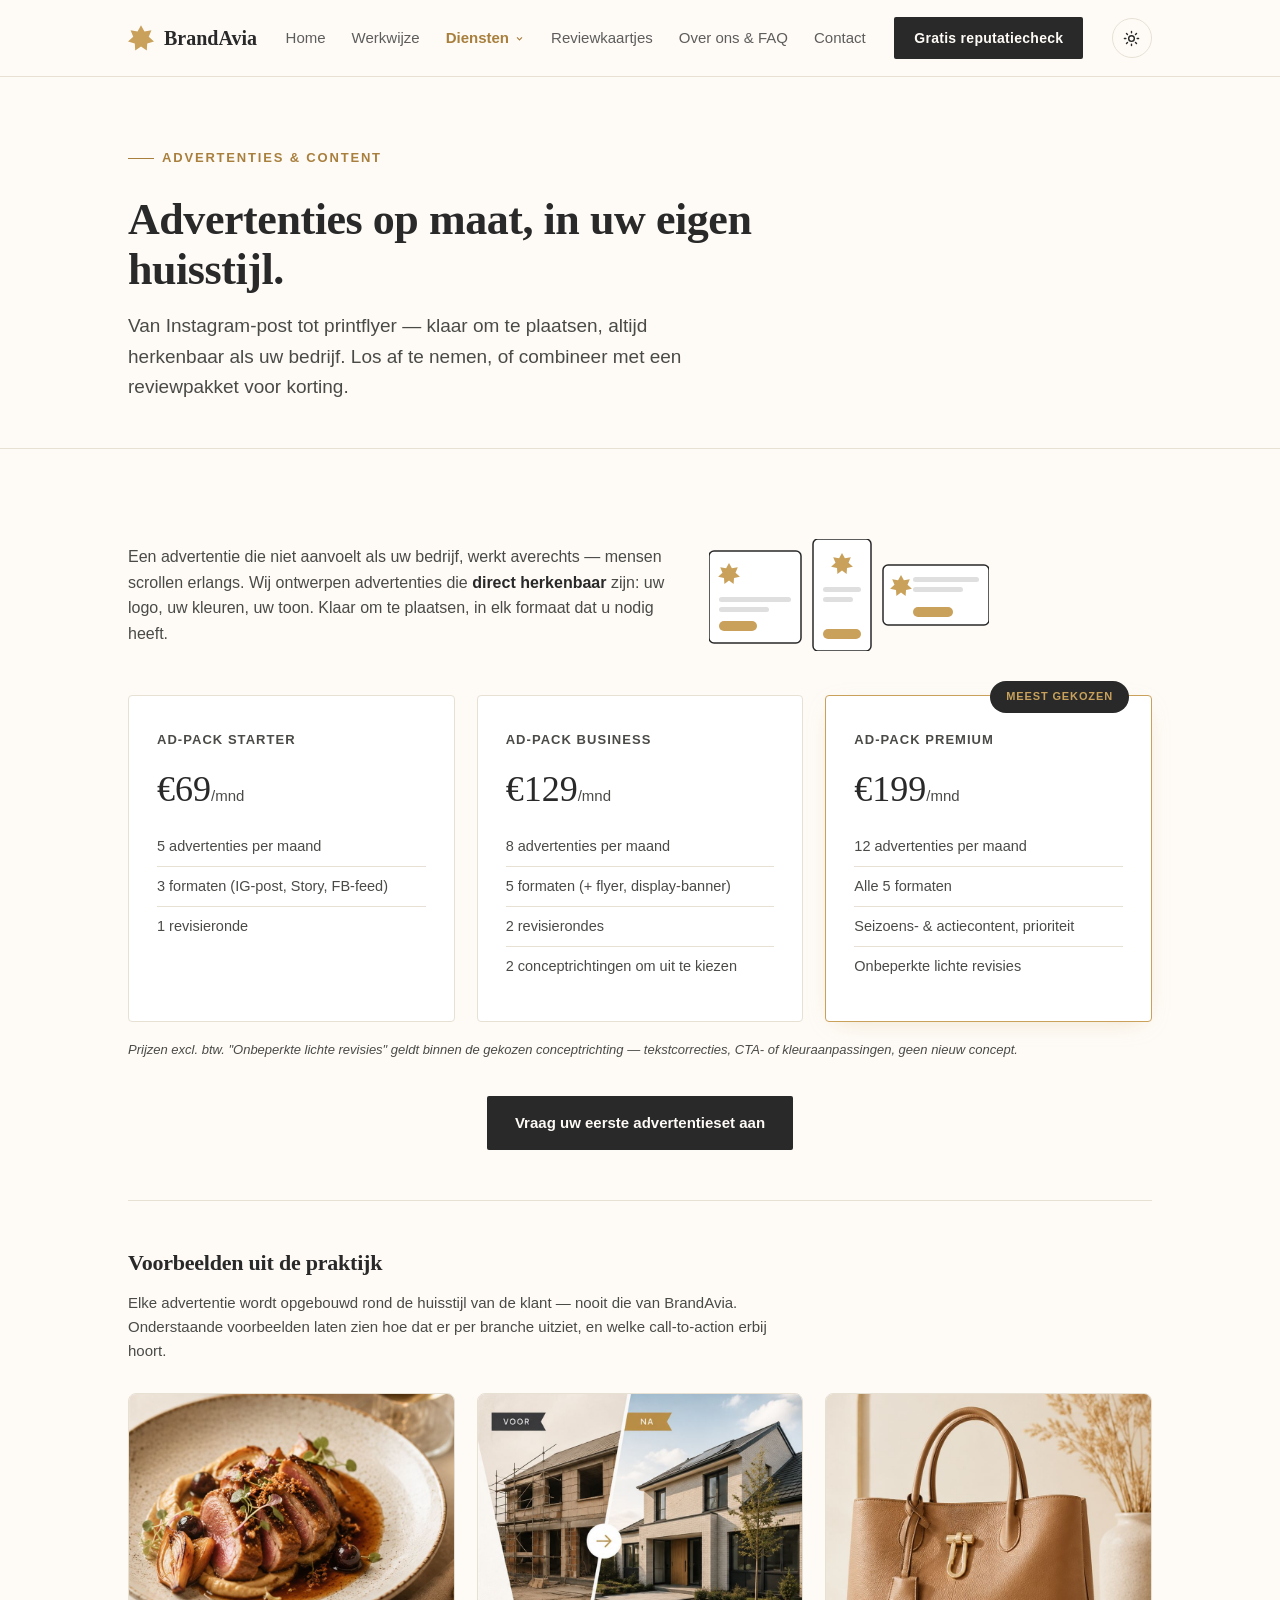
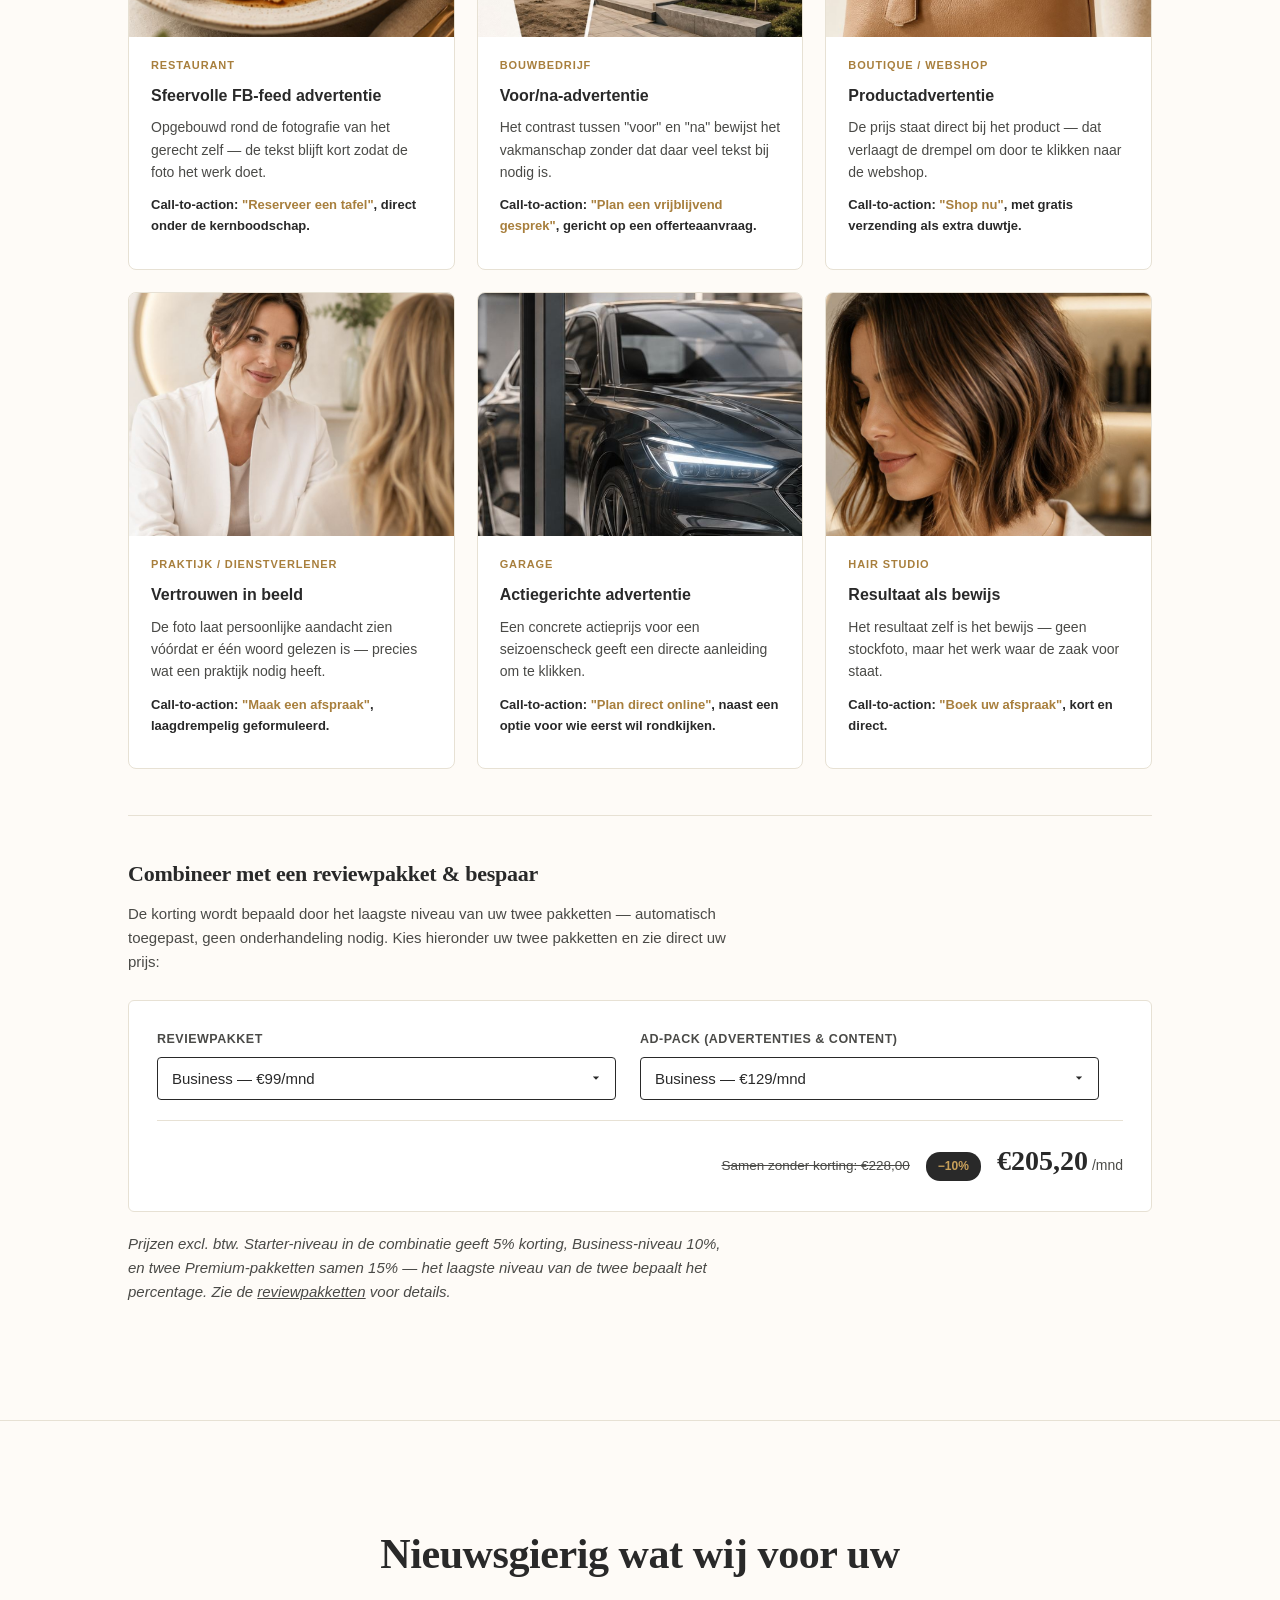
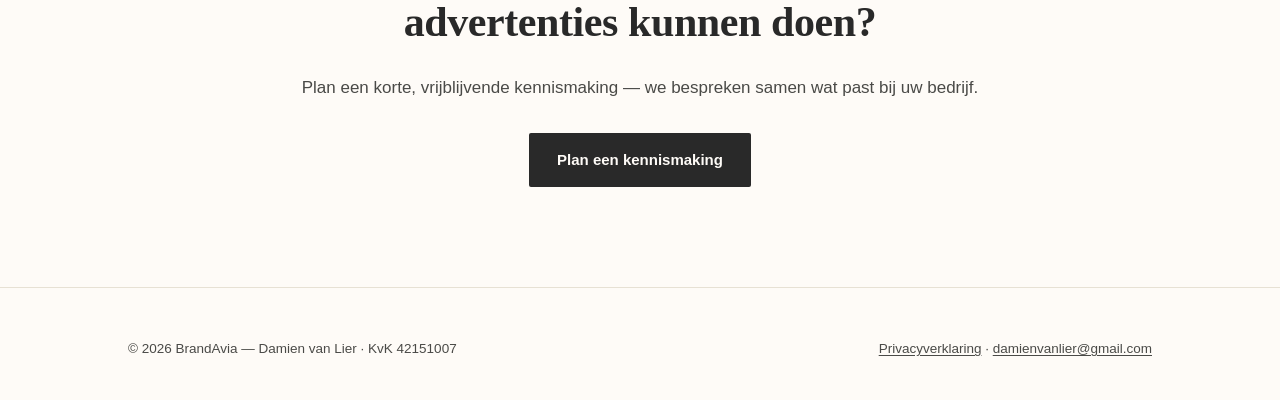
==== commit 1892677a: "Herbouw homepage rond reviews/websites/advertenties, nieuwe pakkettenpagina-secties - Homepage: nieu" ====
--- a/advertenties.html
+++ b/advertenties.html
@@ -33,20 +33,20 @@
       <li><a href="werkwijze.html">Werkwijze</a></li>
       <li class="nav-dropdown">
         <button class="nav-dropdown-toggle active" type="button" aria-expanded="false" aria-haspopup="true">
-          Pakketten
+          Diensten
           <svg class="chev" viewBox="0 0 20 20" fill="none" stroke="currentColor" stroke-width="2" aria-hidden="true"><path d="M5.5 8l4.5 4.5L14.5 8"/></svg>
         </button>
         <ul class="nav-submenu">
           <li><a href="pakketten.html">Website</a></li>
+          <li><a href="reviews.html">Reviews</a></li>
           <li><a href="advertenties.html" aria-current="page">Advertenties</a></li>
-          <li><a href="reviews.html">Reviews</a></li>
         </ul>
       </li>
-      <li><a href="kaartjes.html">Kaartjes</a></li>
+      <li><a href="kaartjes.html">Reviewkaartjes</a></li>
       <li><a href="over-ons.html">Over ons &amp; FAQ</a></li>
       <li><a href="contact.html">Contact</a></li>
     </ul>
-    <a class="nav-cta" href="contact.html">Plan een kennismaking</a>
+    <a class="nav-cta" href="contact.html?aanvraag=reputatiecheck">Gratis reputatiecheck</a>
     <div class="nav-icons">
       <button class="theme-toggle" id="themeToggle" type="button" aria-label="Donker thema in-/uitschakelen">
         <svg class="icon-sun" viewBox="0 0 24 24" fill="none" stroke="currentColor" stroke-width="2" stroke-linecap="round" aria-hidden="true"><circle cx="12" cy="12" r="4"/><path d="M12 2v2M12 20v2M4.93 4.93l1.41 1.41M17.66 17.66l1.41 1.41M2 12h2M20 12h2M4.93 19.07l1.41-1.41M17.66 6.34l1.41-1.41"/></svg>
--- a/style.css
+++ b/style.css
@@ -591,3 +591,182 @@
   background:var(--gold); color:var(--charcoal); font-weight:700; font-size:14.5px;
   padding:13px 24px; border-radius:4px; text-decoration:none; white-space:nowrap; flex-shrink:0;
 }
+
+/* ================================================= */
+/* HOMEPAGE HERO — tekst + originele voorbeeldcompositie */
+/* ================================================= */
+.hero-grid{ display:grid; grid-template-columns:1.05fr 0.95fr; gap:56px; align-items:center; }
+@media(max-width:940px){ .hero-grid{ grid-template-columns:1fr; gap:48px; } }
+.hero-trustline{
+  margin-top:22px; font-size:13.5px; font-weight:600; color:var(--charcoal-soft);
+  display:flex; flex-wrap:wrap; gap:8px 10px; align-items:center;
+}
+.hero-trustline .dot-star{ width:8px; height:8px; fill:var(--gold-deep); flex-shrink:0; }
+
+@keyframes heroRise{
+  from{ opacity:0; transform:translateY(14px); }
+  to{ opacity:1; transform:translateY(0); }
+}
+.hero-visual{ animation:heroRise .7s ease .1s both; }
+@media(prefers-reduced-motion: reduce){ .hero-visual{ animation:none; } }
+.hero-visual-tag{
+  display:inline-block; font-size:11px; font-weight:700; letter-spacing:.08em; text-transform:uppercase;
+  color:var(--charcoal-soft); background:var(--cream-soft); border:1px solid var(--line);
+  padding:5px 12px; border-radius:20px; margin-bottom:14px;
+}
+.hero-photo-card{
+  position:relative; border-radius:12px; overflow:hidden; border:1px solid var(--line);
+  box-shadow:0 24px 48px -24px rgba(41,41,41,.28);
+}
+.hero-photo-card img{ width:100%; height:auto; display:block; }
+
+/* Roterende CTA-badge linksonder in de hero-foto — wisselt om de beurt tussen Website/Advertenties/Reviews */
+.hero-cta-rotator{ position:absolute; left:20px; bottom:20px; max-width:calc(100% - 40px); display:grid; }
+.hero-cta-slide{
+  grid-area:1/1; display:flex; align-items:center; gap:10px;
+  background:var(--charcoal); color:var(--cream); text-decoration:none; font-weight:700; font-size:14px;
+  padding:13px 20px; border-radius:6px; box-shadow:0 12px 28px -12px rgba(0,0,0,.45);
+  opacity:0; transform:translateY(8px); pointer-events:none;
+  transition:opacity .5s ease, transform .5s ease;
+}
+.hero-cta-slide.is-active{ opacity:1; transform:translateY(0); pointer-events:auto; }
+.hero-cta-slide .arrow{ transition:transform .2s ease; }
+.hero-cta-slide:hover .arrow, .hero-cta-slide:focus-visible .arrow{ transform:translateX(4px); }
+@media(prefers-reduced-motion: reduce){
+  .hero-cta-slide{ transition:none; }
+}
+@media(max-width:520px){
+  .hero-cta-rotator{ left:14px; bottom:14px; }
+  .hero-cta-slide{ font-size:13px; padding:11px 16px; }
+}
+
+/* TRUST BAND — homepage, direct onder de hero */
+.trust-band{ padding:38px 0; border-bottom:1px solid var(--line); background:var(--cream-soft); }
+.trust-band .wrap{ display:flex; flex-wrap:wrap; gap:14px 34px; justify-content:center; }
+.trust-band-item{ display:flex; align-items:center; gap:9px; font-size:14px; font-weight:600; color:var(--charcoal-soft); }
+.trust-band-item svg{ width:13px; height:13px; flex-shrink:0; fill:var(--gold-deep); }
+
+/* DIENSTEN — drie kerndienstkaarten */
+.dienst-grid{ display:grid; grid-template-columns:repeat(3,1fr); gap:24px; margin-top:44px; }
+@media(max-width:900px){ .dienst-grid{ grid-template-columns:1fr; max-width:520px; margin-left:auto; margin-right:auto; } }
+.dienst-card{
+  background:var(--surface); border:1px solid var(--line); border-top:3px solid transparent; border-radius:6px;
+  padding:32px 28px; display:flex; flex-direction:column; gap:14px;
+  transition:transform .2s ease, border-color .2s ease, box-shadow .2s ease;
+}
+.dienst-card:hover, .dienst-card:focus-within{
+  transform:translateY(-4px); border-top-color:var(--gold);
+  box-shadow:0 20px 40px -22px rgba(41,41,41,.3);
+}
+.dienst-card .dienst-num{ font-family:Georgia,"Iowan Old Style","Palatino Linotype",serif; font-size:13px; color:var(--gold-deep); font-weight:600; }
+.dienst-card h3{ font-size:19px; line-height:1.25; }
+.dienst-card > p{ font-size:14.5px; color:var(--charcoal-soft); }
+.dienst-card ul{ list-style:none; margin-top:2px; }
+.dienst-card li{ font-size:13.5px; color:var(--charcoal-soft); padding:5px 0 5px 18px; position:relative; }
+.dienst-card li::before{ content:"—"; position:absolute; left:0; color:var(--gold-deep); }
+.dienst-card .dienst-cta{
+  margin-top:auto; padding-top:10px; display:inline-flex; align-items:center; gap:8px;
+  font-size:14px; font-weight:700; color:var(--charcoal); text-decoration:none;
+}
+.dienst-card .dienst-cta .arrow{ display:inline-block; width:15px; height:15px; transition:transform .2s ease; }
+.dienst-card:hover .dienst-cta .arrow, .dienst-card .dienst-cta:focus-visible .arrow{ transform:translateX(4px); }
+
+/* REPUTATIECHECK — belangrijkste conversiesectie, extra visueel gewicht */
+section.repcheck{ padding:90px 0; border-bottom:1px solid var(--line); background:var(--cream-soft); }
+.repcheck-panel{
+  margin-top:44px; background:var(--surface); border:1px solid var(--gold); border-radius:10px;
+  padding:44px; display:grid; grid-template-columns:1fr 1fr; gap:44px;
+  box-shadow:0 28px 56px -28px rgba(41,41,41,.3);
+}
+@media(max-width:860px){ .repcheck-panel{ grid-template-columns:1fr; padding:30px; } }
+.repcheck-checks{ display:flex; flex-direction:column; gap:22px; }
+.repcheck-check{ display:flex; gap:16px; align-items:flex-start; }
+.repcheck-check .mark{
+  width:32px; height:32px; border-radius:50%; background:var(--charcoal); color:var(--gold);
+  display:flex; align-items:center; justify-content:center; font-family:Georgia,serif; font-size:14px; font-weight:600; flex-shrink:0;
+}
+.repcheck-check h4{ font-size:15.5px; margin-bottom:3px; }
+.repcheck-check p{ font-size:13.5px; color:var(--charcoal-soft); }
+.repcheck-receive{ background:var(--cream-soft); border:1px solid var(--line); border-radius:8px; padding:26px; }
+.repcheck-receive h3{ font-size:17px; margin-bottom:14px; }
+.repcheck-receive ul{ list-style:none; margin-bottom:18px; }
+.repcheck-receive li{ font-size:14px; color:var(--charcoal-soft); padding:6px 0 6px 22px; position:relative; }
+.repcheck-receive li::before{ content:"✓"; position:absolute; left:0; color:var(--gold-deep); font-weight:700; }
+.repcheck-trust{ font-size:13px; color:var(--charcoal-soft); font-style:italic; margin-bottom:18px; }
+
+/* WAT U KUNT VERWACHTEN — eerlijke voorbeeldensectie */
+.expect-grid{ display:grid; grid-template-columns:repeat(4,1fr); gap:20px; margin-top:44px; }
+@media(max-width:980px){ .expect-grid{ grid-template-columns:1fr 1fr; } }
+@media(max-width:560px){ .expect-grid{ grid-template-columns:1fr; } }
+.expect-card{ background:var(--surface); border:1px solid var(--line); border-radius:8px; padding:20px; display:flex; flex-direction:column; gap:10px; }
+.expect-card h4{ font-size:14.5px; }
+.expect-card p{ font-size:13px; color:var(--charcoal-soft); }
+.expect-label{
+  font-size:10.5px; font-weight:700; letter-spacing:.06em; text-transform:uppercase; color:var(--charcoal-soft);
+  background:var(--cream-soft); border:1px solid var(--line); padding:4px 10px; border-radius:12px; align-self:flex-start;
+}
+.expect-visual{ height:110px; border:1px solid var(--line); border-radius:6px; overflow:hidden; background:var(--cream-soft); display:flex; align-items:center; justify-content:center; }
+.expect-visual img{ width:100%; height:100%; object-fit:cover; }
+.expect-reply-compare{ display:flex; flex-direction:column; gap:8px; padding:10px; font-size:11.5px; width:100%; }
+.expect-reply-compare .std{ background:var(--cream); border:1px dashed var(--line); border-radius:5px; padding:8px; color:var(--charcoal-soft); }
+.expect-reply-compare .personal{ background:var(--surface); border:1px solid var(--gold); border-radius:5px; padding:8px; color:var(--charcoal); }
+.expect-reply-compare .tag{ font-size:9.5px; font-weight:700; text-transform:uppercase; letter-spacing:.04em; opacity:.6; display:block; margin-bottom:3px; }
+
+/* INSPIRATIESLIDER — websitepakkettenpagina */
+.inspo-note{
+  max-width:720px; font-size:13.5px; color:var(--charcoal-soft); font-style:italic;
+  background:var(--cream-soft); border-left:3px solid var(--gold); padding:14px 18px; border-radius:0 6px 6px 0;
+  margin:22px 0 8px;
+}
+.inspo-slider{ position:relative; margin-top:20px; }
+.inspo-viewport{
+  display:flex; gap:24px; overflow-x:auto; scroll-snap-type:x mandatory; scroll-behavior:smooth;
+  padding-bottom:6px; -webkit-overflow-scrolling:touch;
+}
+.inspo-viewport:focus-visible{ outline:2px solid var(--gold-deep); outline-offset:4px; }
+.inspo-viewport::-webkit-scrollbar{ height:0; }
+.inspo-slide{
+  scroll-snap-align:center; flex:0 0 100%; display:grid; grid-template-columns:1fr 1fr; gap:36px; align-items:center;
+  background:var(--surface); border:1px solid var(--line); border-radius:10px; padding:32px;
+}
+@media(max-width:760px){ .inspo-slide{ grid-template-columns:1fr; padding:24px; gap:20px; } }
+.inspo-mock{ aspect-ratio:4/3; border-radius:8px; border:1px solid var(--line); overflow:hidden; background:var(--cream-soft); }
+.inspo-mock svg{ width:100%; height:100%; display:block; }
+.inspo-mock img{
+  width:100%; height:100%; display:block; object-fit:contain;
+  transform:scale(1); transition:transform 1.8s cubic-bezier(.25,.1,.25,1);
+}
+.inspo-slide:hover .inspo-mock img,
+.inspo-slide:focus-within .inspo-mock img{
+  transform:scale(1.06);
+}
+@media(prefers-reduced-motion: reduce){
+  .inspo-mock img{ transition:none; }
+}
+.inspo-slide-label{
+  display:inline-block; font-size:11px; font-weight:700; letter-spacing:.08em; text-transform:uppercase;
+  color:var(--gold-deep); margin-bottom:12px;
+}
+.inspo-slide h3{ font-size:21px; margin-bottom:10px; line-height:1.25; }
+.inspo-slide p{ font-size:14.5px; color:var(--charcoal-soft); margin-bottom:14px; }
+.inspo-source{ font-size:12.5px; color:var(--charcoal-soft); }
+.inspo-source a{ color:var(--gold-deep); text-decoration:underline; text-underline-offset:2px; }
+.inspo-external-tag{
+  display:inline-block; margin-top:10px; font-size:11px; font-weight:700; letter-spacing:.04em;
+  color:var(--charcoal-soft); background:var(--cream-soft); border:1px solid var(--line); padding:5px 12px; border-radius:20px;
+}
+.inspo-controls{ display:flex; align-items:center; justify-content:center; gap:20px; margin-top:22px; }
+.inspo-arrow{
+  width:44px; height:44px; border-radius:50%; border:1px solid var(--line); background:var(--surface);
+  display:flex; align-items:center; justify-content:center; cursor:pointer; color:var(--charcoal); flex-shrink:0;
+}
+.inspo-arrow:hover{ border-color:var(--gold-deep); color:var(--gold-deep); }
+.inspo-arrow svg{ width:16px; height:16px; }
+.inspo-dots{ display:flex; gap:9px; justify-content:center; }
+.inspo-dot{ width:9px; height:9px; border-radius:50%; border:none; background:var(--line); cursor:pointer; padding:0; }
+.inspo-dot[aria-current="true"]{ background:var(--gold-deep); width:22px; border-radius:5px; transition:width .2s ease; }
+@media(prefers-reduced-motion: reduce){
+  .inspo-viewport{ scroll-behavior:auto; }
+  .inspo-dot[aria-current="true"]{ transition:none; }
+}
+
